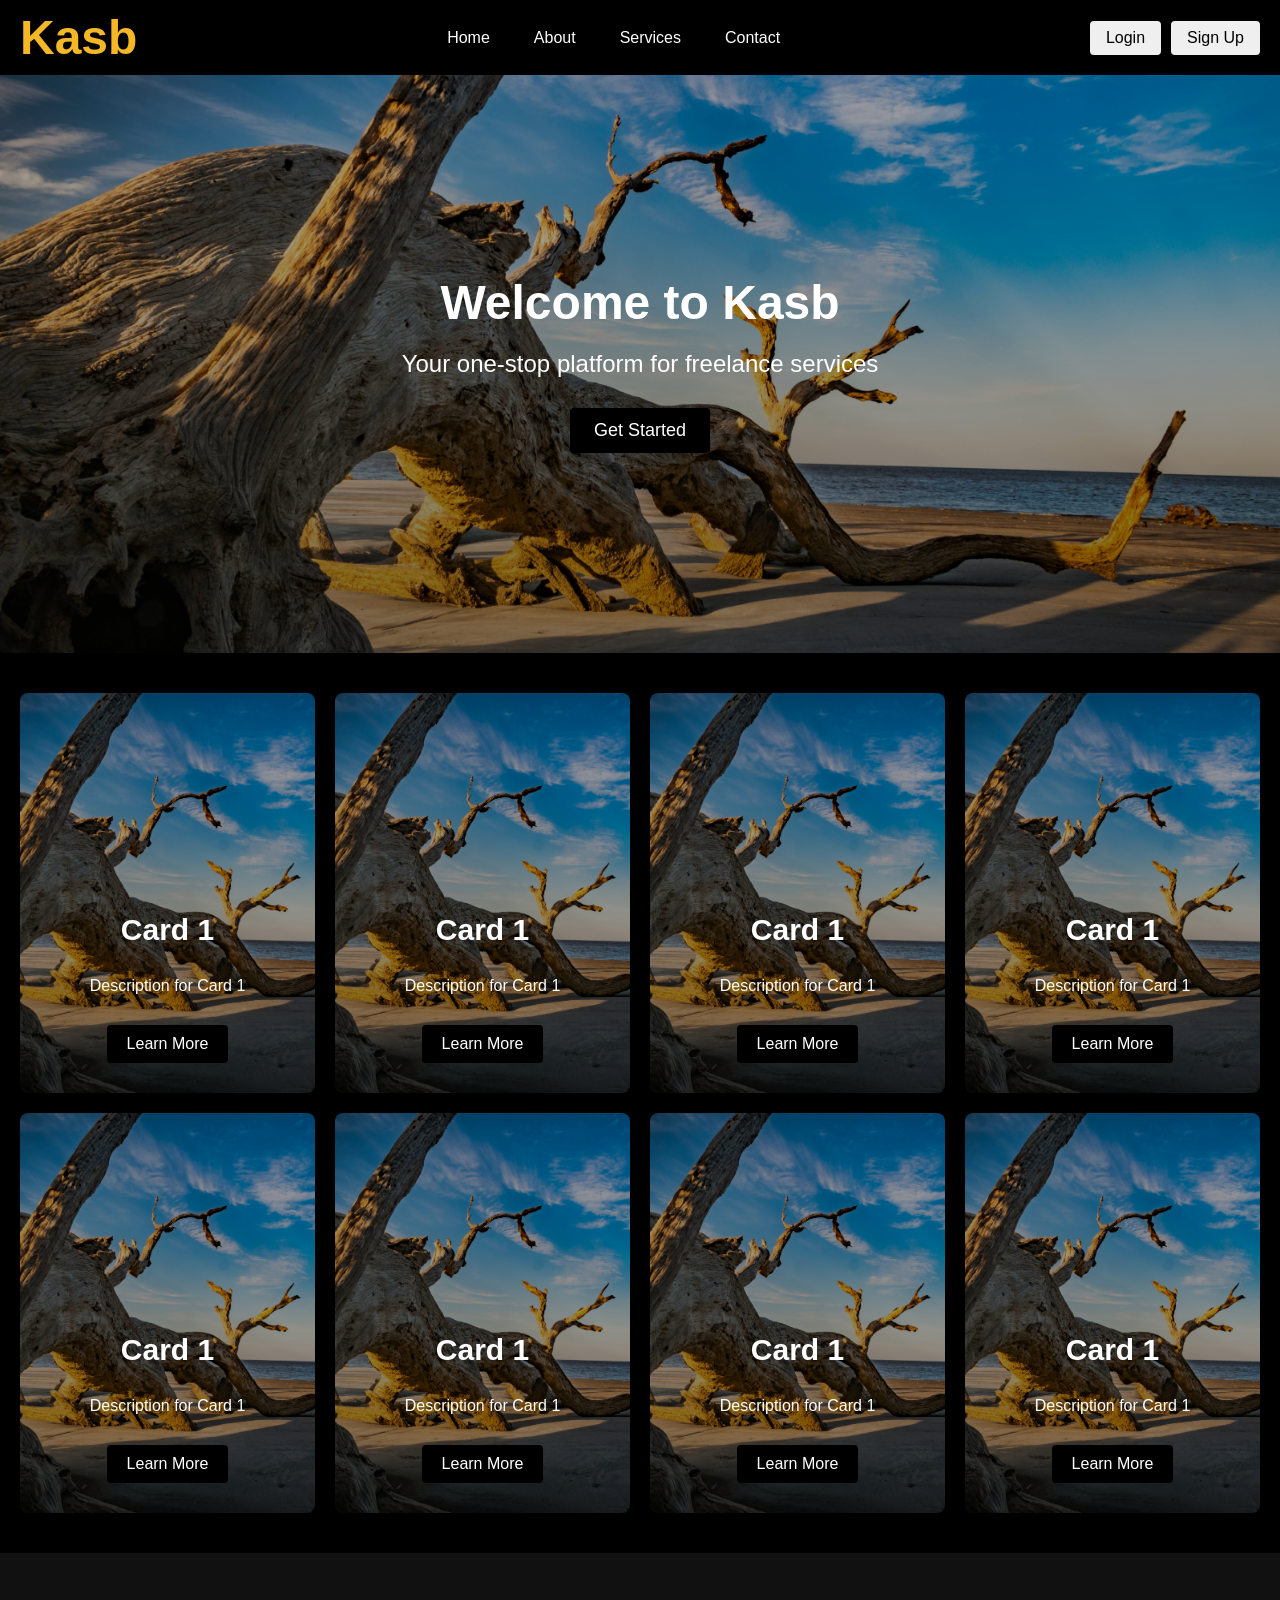
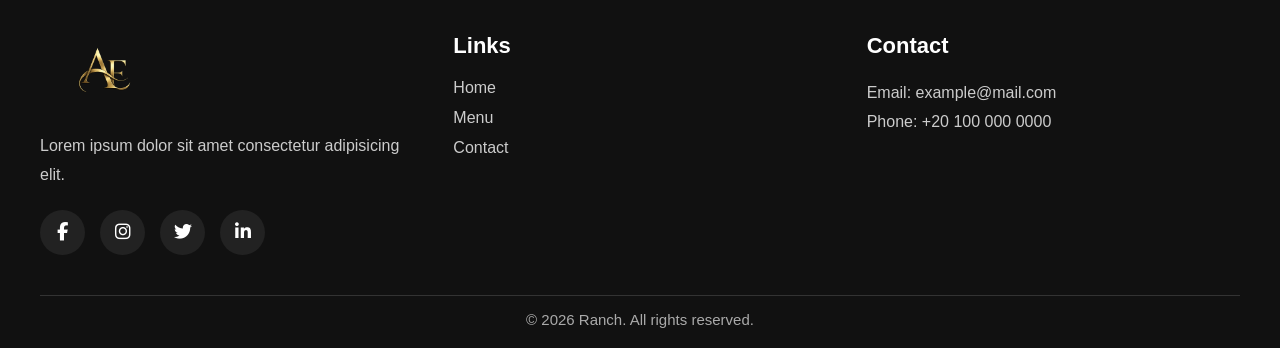
==== looding.html @ db3b3037 "dssds" ====
<!doctype html>
<html lang="en">
  <head>
    <meta charset="UTF-8" />
    <meta name="viewport" content="width=device-width, initial-scale=1.0" />
    <title>Document</title>
    <link rel="stylesheet" href="css/style.css" />
    <meta
      name="description"
      content="Kasb is a platform that connects freelancers with clients. We provide a wide range of services, including web development, graphic design, writing, and more. Our mission is to help freelancers find work and clients find talented professionals."
    />
    <meta
      name="keywords"
      content="freelance, platform, web development, graphic design, writing, clients, professionals"
    />
    <link
      rel="stylesheet"
      href="https://cdnjs.cloudflare.com/ajax/libs/font-awesome/6.5.0/css/all.min.css"
    />
    <meta name="author" content="Kasb Team" />
    <script>
      // let xx = 2;
      // x = 5;
      // x = x + x;
      // alert(x);
    </script>
    <!-- <meta http-equiv="refresh" content="5" /> -->
  </head>
  <body>
    <header class="nav-bar">
           <div class="nav-reponsive-menu">
        <div class="remove-icon">
        <i class="fa-solid fa-xmark" style="color: white;"></i>
        </div>
        <ul class="nav-reponsive-list">
          <li class="nav-reponsive-item">
            <a href="#home">Home</a>
          </li>
          <li class="nav-reponsive-item">
            <a href="#about">About</a>
          </li>
          <li class="nav-reponsive-item">
            <a href="#services">Services</a>
          </li>
          <li class="nav-reponsive-item">
            <a href="#contact">Contact</a>
          </li>
        </ul>
        <div class="nav-btns-responsive">
          <button class="nav-btn-responsive">Login</button>
          <button class="nav-btn-responsive">Sign Up</button>
        </div>
        <div class="social-responsive">
          <a href="#"><i class="fab fa-facebook-f"></i></a>
          <a href="#"><i class="fab fa-instagram"></i></a>
          <a href="#"><i class="fab fa-twitter"></i></a>
          <a href="#"><i class="fab fa-linkedin-in"></i></a>
        </div>
      </div>
      <div class="nav-container">
        <div class="nav-logo">
          <h1>kasb</h1>
        </div>
        <nav class="nav-links">
          <ul class="nav-list">
            <li class="nav-item">
              <a href="#home">Home</a>
            </li>
            <li class="nav-item">
              <a href="#about">About</a>
            </li>
            <li class="nav-item">
              <a href="#services">Services</a>
            </li>
            <li class="nav-item">
              <a href="#contact">Contact</a>
            </li>
          </ul>
        </nav>
        <div class="nav-btns">
          <button class="nav-btn">Login</button>
          <button class="nav-btn">Sign Up</button>
        </div>
        <div class="menu-icon">
          <i class="fas fa-bars"></i>
        </div>
      </div>
 
    </header>
    <header class="hero">
      <div class="hero-content">
        <h1>Welcome to Kasb</h1>
        <p>Your one-stop platform for freelance services</p>
        <button class="hero-btn">Get Started</button>
      </div>
    </header>
    <header class="cards" id="about">
      <div class="card">
        <h1 class="card-text">Card 1</h1>
        <p class="card-prag">Description for Card 1</p>
        <button class="card-btn">Learn More</button>
      </div>
      <div class="card">
        <h1 class="card-text">Card 1</h1>
        <p class="card-prag">Description for Card 1</p>
        <button class="card-btn">Learn More</button>
      </div>
      <div class="card">
        <h1 class="card-text">Card 1</h1>
        <p class="card-prag">Description for Card 1</p>
        <button class="card-btn">Learn More</button>
      </div>
      <div class="card">
        <h1 class="card-text">Card 1</h1>
        <p class="card-prag">Description for Card 1</p>
        <button class="card-btn">Learn More</button>
      </div>
      <div class="card">
        <h1 class="card-text">Card 1</h1>
        <p class="card-prag">Description for Card 1</p>
        <button class="card-btn">Learn More</button>
      </div>
      <div class="card">
        <h1 class="card-text">Card 1</h1>
        <p class="card-prag">Description for Card 1</p>
        <button class="card-btn">Learn More</button>
      </div>
      <div class="card">
        <h1 class="card-text">Card 1</h1>
        <p class="card-prag">Description for Card 1</p>
        <button class="card-btn">Learn More</button>
      </div>
      <div class="card">
        <h1 class="card-text">Card 1</h1>
        <p class="card-prag">Description for Card 1</p>
        <button class="card-btn">Learn More</button>
      </div>
    </header>
    <footer class="footer" id="contact">
      <div class="footer-container">
        <!-- column 1 -->
        <div class="footer-col">
          <img src="src/imgs/logo-ae.png" alt="logo" class="footer-logo" />
          <p>Lorem ipsum dolor sit amet consectetur adipisicing elit.</p>

          <!-- social -->
          <div class="social">
            <a href="#"><i class="fab fa-facebook-f"></i></a>
            <a href="#"><i class="fab fa-instagram"></i></a>
            <a href="#"><i class="fab fa-twitter"></i></a>
            <a href="#"><i class="fab fa-linkedin-in"></i></a>
          </div>
        </div>

        <!-- column 2 -->
        <div class="footer-col">
          <h3>Links</h3>
          <ul>
            <li><a href="#">Home</a></li>
            <li><a href="#">Menu</a></li>
            <li><a href="#">Contact</a></li>
          </ul>
        </div>

        <!-- column 3 -->
        <div class="footer-col">
          <h3>Contact</h3>
          <p>Email: example@mail.com</p>
          <p>Phone: +20 100 000 0000</p>
        </div>
      </div>

      <!-- copyright -->
      <div class="footer-bottom">
        <p>© 2026 Ranch. All rights reserved.</p>
      </div>
    </footer>
    <script src="js/script.js"></script>
  </body>
</html>
---- css/style.css ----
* {
  margin: 0;
  padding: 0;
  box-sizing: border-box;
  /* font-family: 'Segoe UI', Tahoma, Geneva, Verdana, sans-serif; */
}
html {
  scroll-behavior: smooth;
}
:root {
  --primary-color: #007bff;
  --secondary-color: #6c757d;
  --background-color: #000000;
  --text-color: #333;
  --background-hover: #f4b826;
}
body {
  background-color: #f0f0f0;
  font-family: verdana, sans-serif;
}
.nav-bar {
  width: 100%;
  background-color: var(--background-color);
}
.nav-container {
  max-width: 1500px;
  margin: 0 auto;
  display: flex;
  justify-content: space-between;
  align-items: center;
  padding: 10px 20px;
}
.nav-logo {
  color: var(--background-hover);
  font-size: 24px;
  font-weight: bold;
  animation: fadeIn 3s ease-in-out infinite alternate;
  text-transform: capitalize;
}
@keyframes fadeIn {
  from {
    opacity: 0.3;
  }
  to {
    opacity: 1;
  }
}
.nav-list {
  display: flex;
  gap: 20px;
}
.nav-item {
  list-style: none;
  display: flex;
}
.nav-item a {
  color: #fff;
  text-decoration: none;
  font-size: 16px;
  padding: 8px 12px;
  transition: background-color 0.3s ease;
}
.nav-item a:hover {
  color: #000000;
  background-color: var(--background-hover);
  border-radius: 4px;
}
.nav-item a.active {
  background-color: #007bff;
  border-radius: 4px;
}
.nav-item a.active:hover {
  background-color: #0056b3;
}
.nav-btns {
  display: flex;
  gap: 10px;
}
.nav-btns button {
  padding: 8px 16px;
  font-size: 16px;
  border: none;
  border-radius: 4px;
  cursor: pointer;
  transition: background-color 0.3s ease;
}
.nav-btns button:hover {
  background-color: var(--background-hover);
  color: #fff;
}
.menu-icon {
  display: none;
  font-size: 24px;
  color: #fff;
  cursor: pointer;
}
.nav-reponsive-menu {
  display: none;
}
.remove-icon {
  display: none;
  font-size: 34px;
  color: #fff;
  cursor: pointer;
  position: absolute;
  top: 20px;
  right: 20px;
}
@media (max-width: 768px) {
  .nav-container {
    flex-direction: row;
    align-items: center;
  }

  .nav-list {
    flex-direction: column;
    gap: 10px;
    margin-top: 10px;
    align-items: center;
  }
  .nav-btns {
    margin-top: 10px;
  }
  .nav-links {
    display: none;
  }
  .nav-btns {
    display: none;
  }
  .menu-icon {
    display: block;
  }
  .nav-reponsive-menu {
    height: 100vh;
    width: 100%;
    display: flex;
    flex-direction: column;
    justify-content: space-evenly;
    align-items: center;
  }
  .remove-icon {
    display: block;
  }
}
.hero {
  width: 100%;
  height: 100%;
  background:
    linear-gradient(rgba(0, 0, 0, 0.32), rgba(0, 0, 0, 0.5)),
    url("../src/imgs/pexels-amit-shubinsky-136437077-30844789.jpg") no-repeat
      center center/cover;
  color: #fff;
  padding: 200px 20px;
}
.hero-content {
  display: grid;
  justify-items: center;
  align-items: center;
}
.hero h1 {
  font-size: 48px;
  margin-bottom: 20px;
}
.hero p {
  font-size: 24px;
  margin-bottom: 30px;
}
.hero-btn {
  padding: 12px 24px;
  font-size: 18px;
  background-color: var(--background-color);
  color: #fff;
  border: none;
  border-radius: 4px;
  cursor: pointer;
  transition: background-color 0.3s ease;
}
.hero-btn:hover {
  background-color: var(--background-hover);
}
@media (max-width: 768px) {
  .hero {
    padding: 100px 20px;
    text-align: center;
  }
  .hero h1 {
    font-size: 28px;
  }
  .hero p {
    font-size: 12px;
  }
  .hero-btn {
    font-size: 16px;
    padding: 10px 20px;
  }
}
.cards {
  background-color: var(--background-color);
  width: 100%;
  display: flex;
  justify-content: space-around;
  align-items: center;
  flex-wrap: wrap;
  gap: 20px;
  padding: 40px 20px;
}
.card {
  display: flex;
  justify-content: flex-end;
  align-items: center;
  flex-direction: column;
  background:
    linear-gradient(rgba(0, 0, 0, 0.32), rgba(0, 0, 0, 0.5)),
    url("../src/imgs/pexels-amit-shubinsky-136437077-30844789.jpg") no-repeat
      center center/cover;
  width: 20%;
  flex: 1 1 250px;
  max-width: 300px;
  height: 400px;
  /* background-color: #ffffff; */
  font-size: 44px;
  border-radius: 8px;
}
.card-text {
  color: #fff;
  font-size: 30px;
  margin-bottom: 30px;
}
.card-prag {
  color: #fff;
  font-size: 16px;
  margin-bottom: 30px;
}
.card-btn {
  padding: 10px 20px;
  font-size: 16px;
  background-color: var(--background-color);
  color: #fff;
  border: none;
  border-radius: 4px;
  cursor: pointer;
  margin-bottom: 30px;
  transition: background-color 0.3s ease;
}
.card-btn:hover {
  background-color: var(--background-hover);
}
.footer {
  background: #111;
  color: #fff;
  padding: 80px 40px 20px;
}

.footer-container {
  max-width: 1200px;
  margin: auto;
  display: flex;
  justify-content: space-between;
  flex-wrap: wrap;
  gap: 40px;
}

.footer-col {
  flex: 1;
  min-width: 250px;
}

.footer-logo {
  width: 120px;
  margin-bottom: 15px;
}

.footer-col h3 {
  font-size: 22px;
  margin-bottom: 20px;
}

.footer-col p {
  font-size: 16px;
  line-height: 1.8;
  color: #ccc;
}

.footer-col ul {
  list-style: none;
}

.footer-col ul li {
  margin-bottom: 12px;
}

.footer-col a {
  color: #ccc;
  text-decoration: none;
  transition: 0.3s;
}

.footer-col a:hover {
  color: #fff;
  padding-left: 5px;
}

/* social */
.social {
  margin-top: 20px;
  display: flex;
  gap: 15px;
}

.social a {
  width: 45px;
  height: 45px;
  background: #222;
  color: #fff;
  display: flex;
  align-items: center;
  justify-content: center;
  border-radius: 50%;
  text-decoration: none;
  transition: 0.3s;
  font-size: 18px;
}

.social a:hover {
  background: #f4b826;
  color: #111;
  transform: translateY(-5px);
}

.footer-bottom {
  text-align: center;
  margin-top: 40px;
  border-top: 1px solid #333;
  padding-top: 15px;
  font-size: 15px;
  color: #aaa;
}
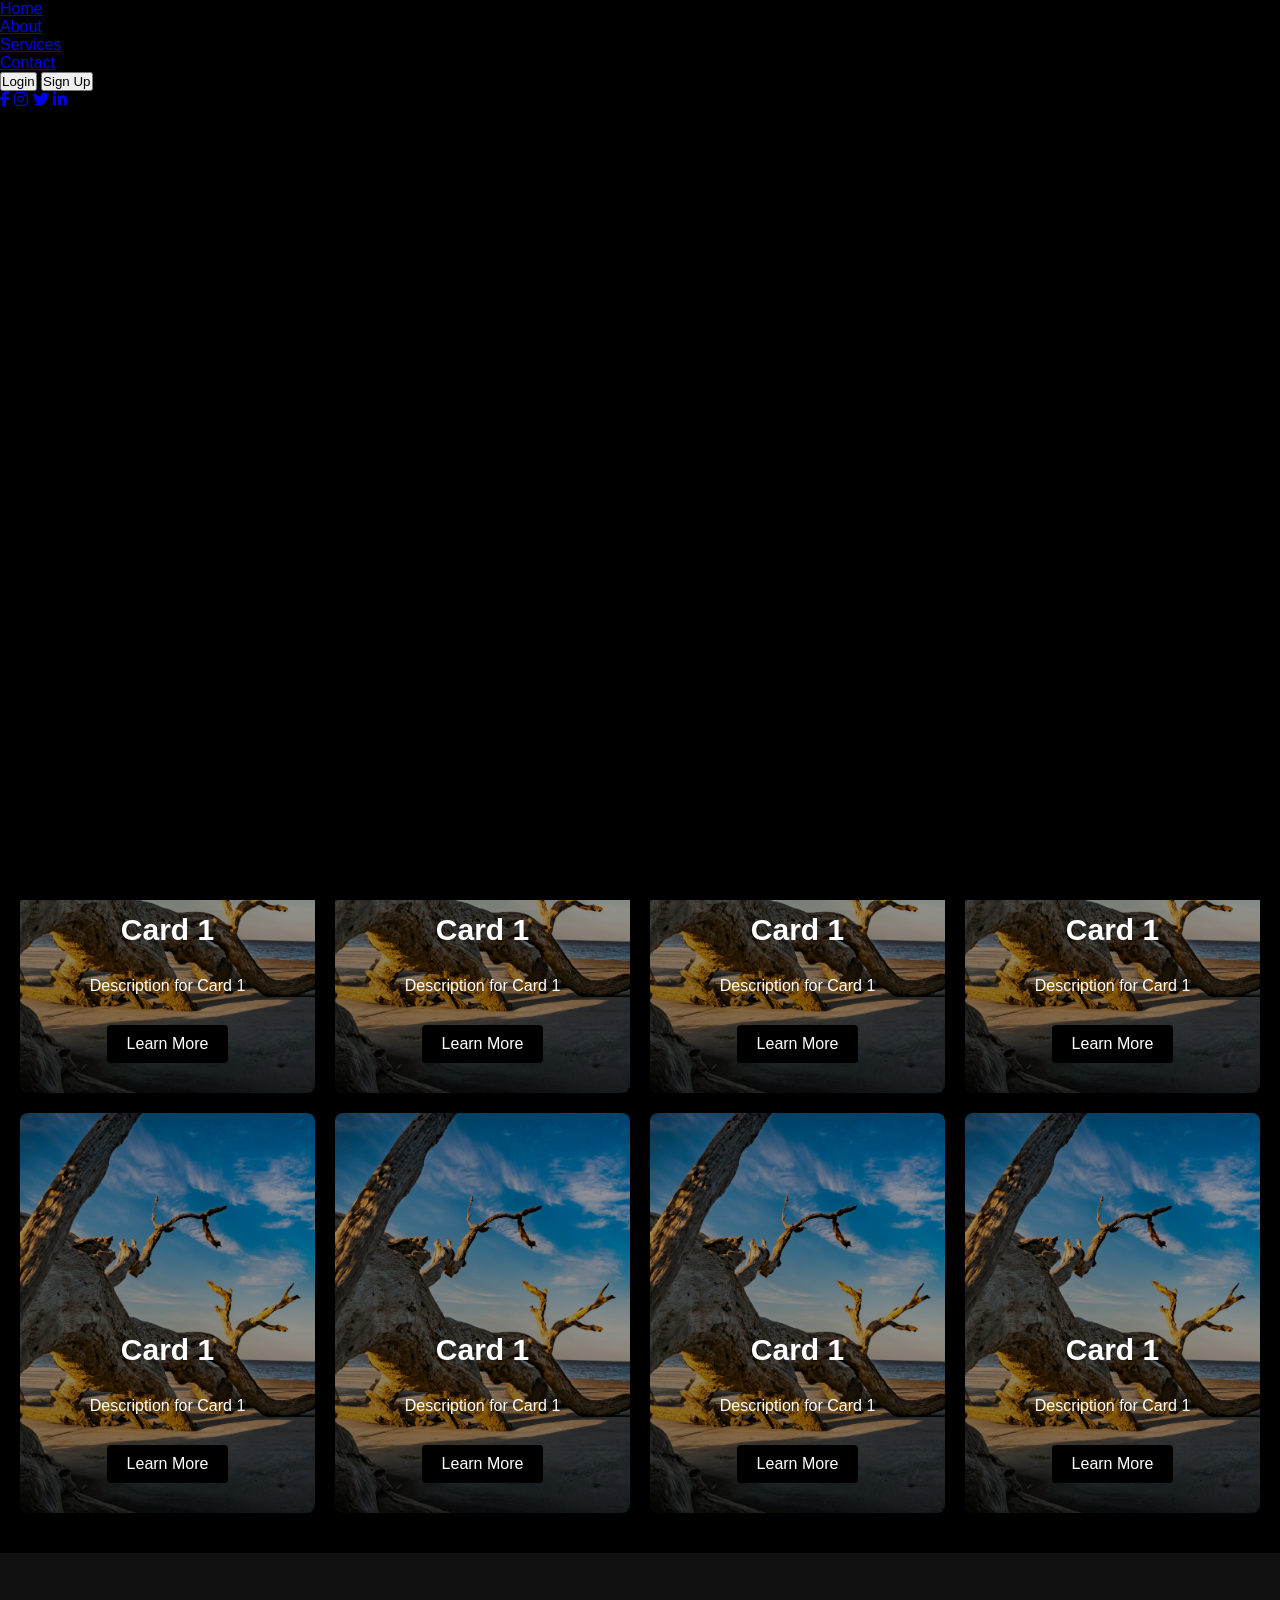
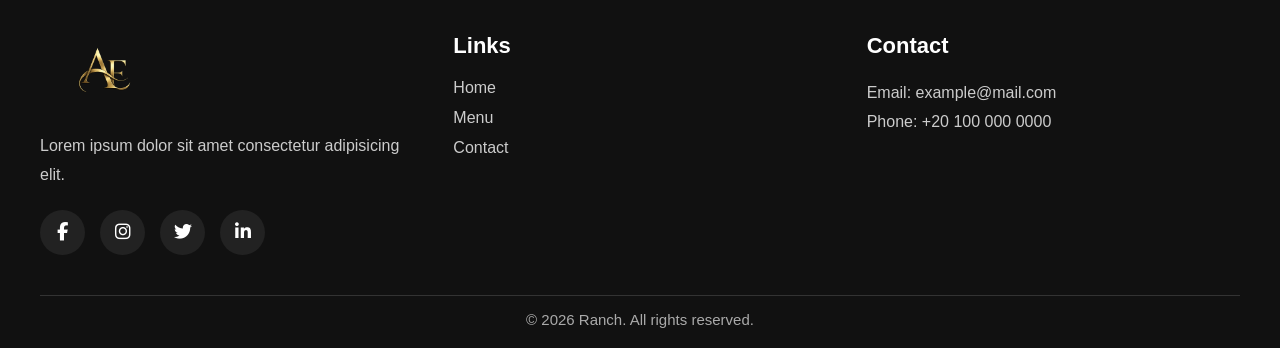
==== commit 3cbdb8a2: "errtrtr" ====
--- a/looding.html
+++ b/looding.html
@@ -28,9 +28,9 @@
   </head>
   <body>
     <header class="nav-bar">
-           <div class="nav-reponsive-menu">
-        <div class="remove-icon">
-        <i class="fa-solid fa-xmark" style="color: white;"></i>
+      <div class="nav-reponsive-menu active" id="nav-responsive-menu">
+        <div class="remove-icon" id="remove-menu">
+          <i class="fa-solid fa-xmark" style="color: white"></i>
         </div>
         <ul class="nav-reponsive-list">
           <li class="nav-reponsive-item">
@@ -81,11 +81,10 @@
           <button class="nav-btn">Login</button>
           <button class="nav-btn">Sign Up</button>
         </div>
-        <div class="menu-icon">
+        <div class="menu-icon active" id="menu-icon" onclick="TogggleMenu()">
           <i class="fas fa-bars"></i>
         </div>
       </div>
- 
     </header>
     <header class="hero">
       <div class="hero-content">
--- a/css/style.css
+++ b/css/style.css
@@ -18,6 +18,10 @@
   background-color: #f0f0f0;
   font-family: verdana, sans-serif;
 }
+body.noscroll {
+  overflow: hidden;
+  overflow-y: hidden;
+}
 .nav-bar {
   width: 100%;
   background-color: var(--background-color);
@@ -29,6 +33,9 @@
   justify-content: space-between;
   align-items: center;
   padding: 10px 20px;
+  position: sticky;
+  top: 20px;
+  z-index: 100;
 }
 .nav-logo {
   color: var(--background-hover);
@@ -94,9 +101,6 @@
   color: #fff;
   cursor: pointer;
 }
-.nav-reponsive-menu {
-  display: none;
-}
 .remove-icon {
   display: none;
   font-size: 34px;
@@ -106,11 +110,26 @@
   top: 20px;
   right: 20px;
 }
+.nav-reponsive-menu {
+  height: 100vh;
+  width: 100%;
+  position: fixed;
+  top: 0;
+  left: 0;
+  background-color: var(--background-color);
+  z-index: 1000;
+  overflow: hidden;
+  transform: translateX(-100%);
+  transition: transform 0.3s ease-in-out;
+}
+.nav-reponsive-menu.active {
+  transform: translateX(0);
+}
 @media (max-width: 768px) {
-  .nav-container {
+  /* .nav-container {
     flex-direction: row;
     align-items: center;
-  }
+  } */
 
   .nav-list {
     flex-direction: column;
@@ -130,14 +149,7 @@
   .menu-icon {
     display: block;
   }
-  .nav-reponsive-menu {
-    height: 100vh;
-    width: 100%;
-    display: flex;
-    flex-direction: column;
-    justify-content: space-evenly;
-    align-items: center;
-  }
+
   .remove-icon {
     display: block;
   }
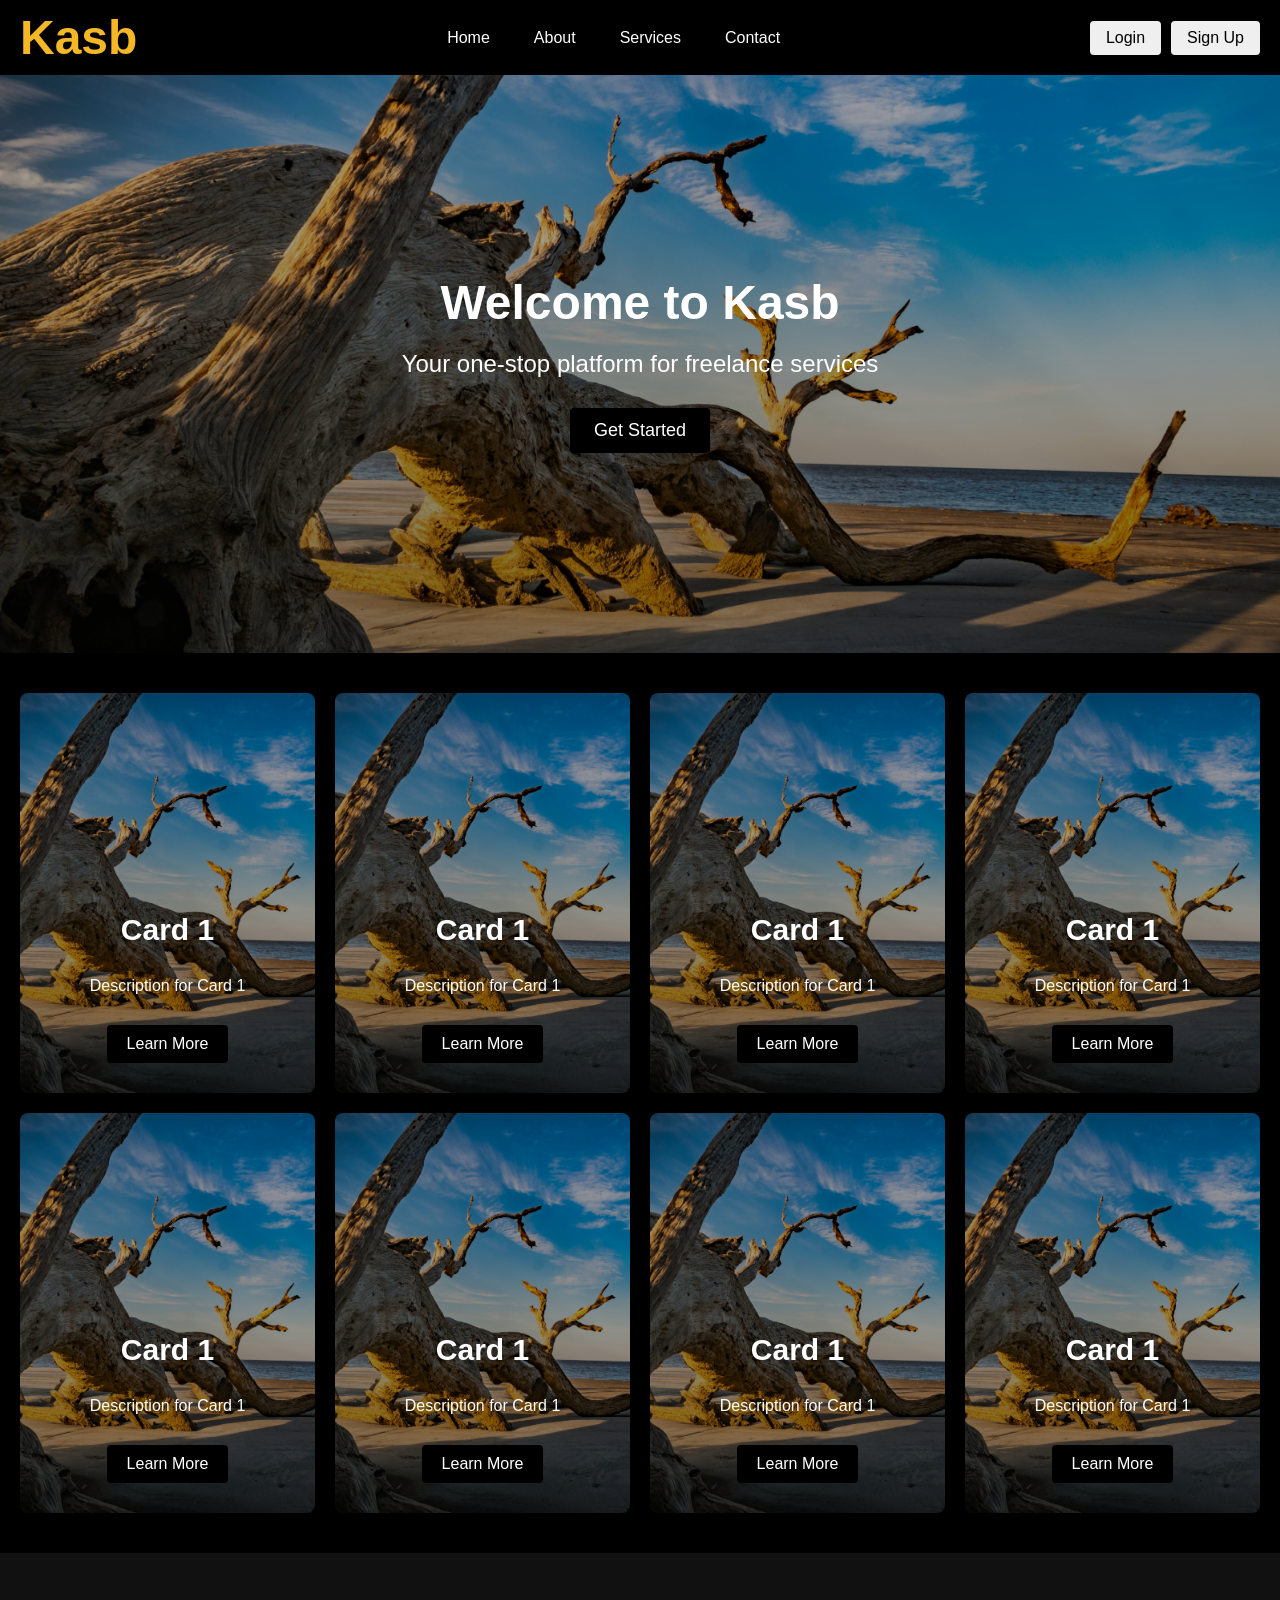
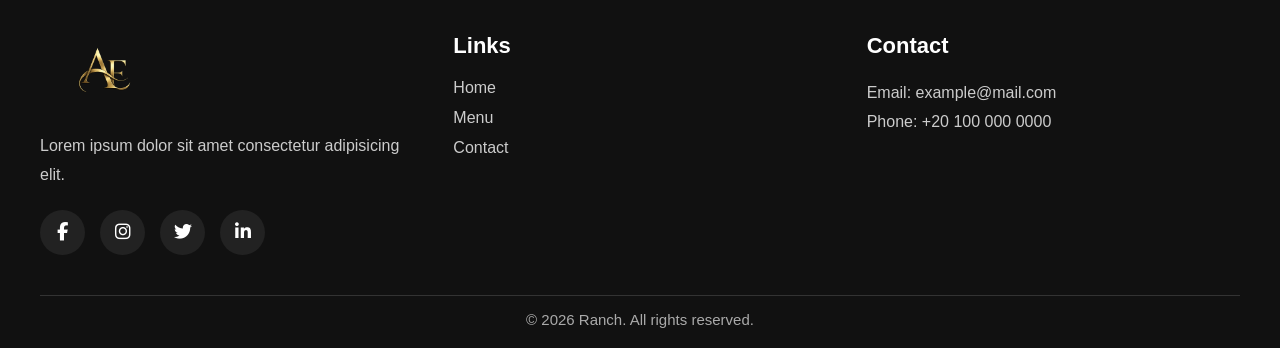
==== commit 22507211: "jfgjk" ====
--- a/looding.html
+++ b/looding.html
@@ -81,7 +81,7 @@
           <button class="nav-btn">Login</button>
           <button class="nav-btn">Sign Up</button>
         </div>
-        <div class="menu-icon active" id="menu-icon" onclick="TogggleMenu()">
+        <div class="menu-icon active" id="menu-icon" onclick="ToggleMenu()">
           <i class="fas fa-bars"></i>
         </div>
       </div>
--- a/css/style.css
+++ b/css/style.css
@@ -123,7 +123,7 @@
   transition: transform 0.3s ease-in-out;
 }
 .nav-reponsive-menu.active {
-  transform: translateX(0);
+  transform: translateY(0);
 }
 @media (max-width: 768px) {
   /* .nav-container {
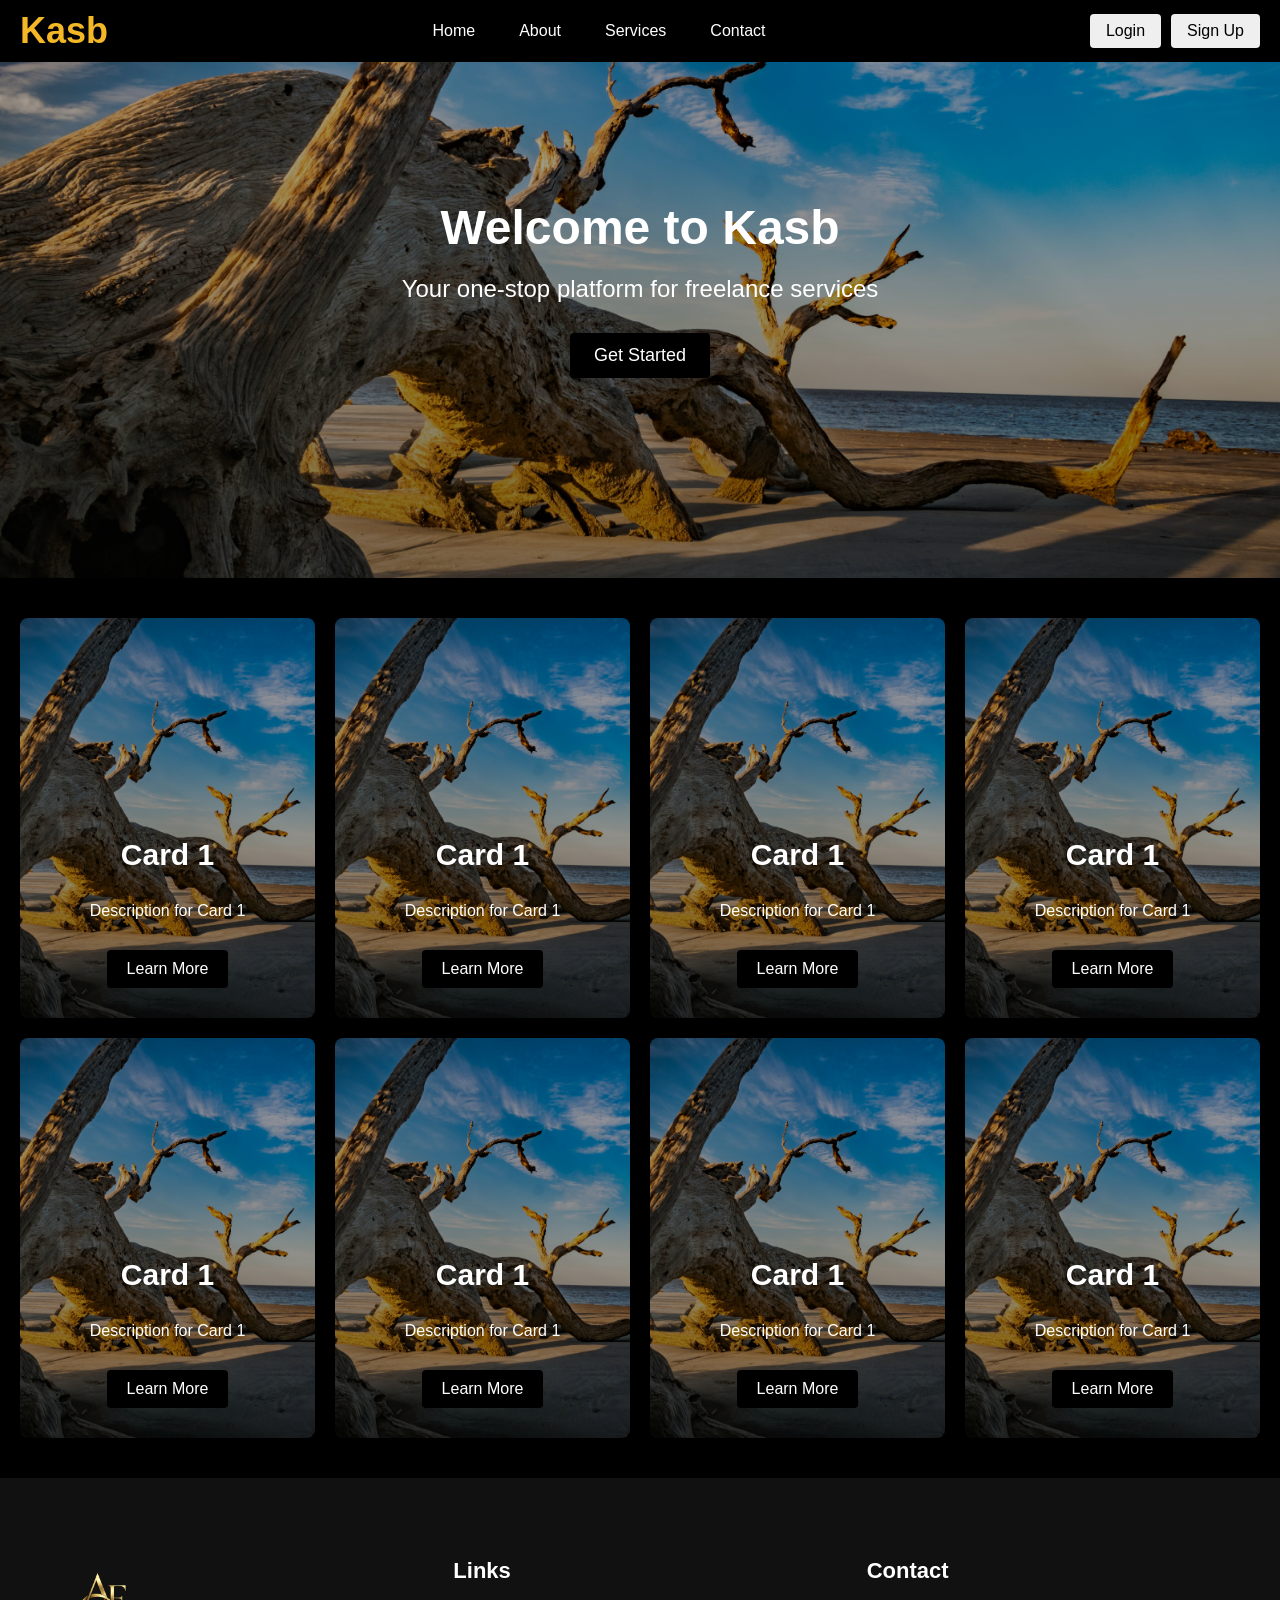
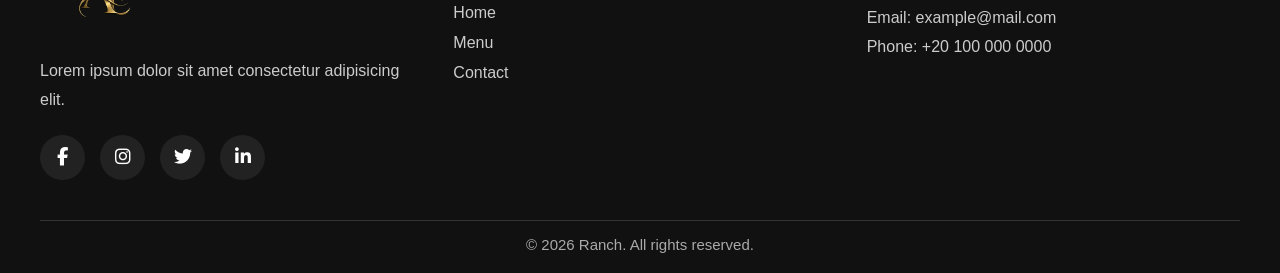
==== commit cd30d829: "frftd" ====
--- a/looding.html
+++ b/looding.html
@@ -59,7 +59,7 @@
       </div>
       <div class="nav-container">
         <div class="nav-logo">
-          <h1>kasb</h1>
+          <a class="nav-logo-link" href="#">Kasb</a>
         </div>
         <nav class="nav-links">
           <ul class="nav-list">
--- a/css/style.css
+++ b/css/style.css
@@ -13,6 +13,7 @@
   --background-color: #000000;
   --text-color: #333;
   --background-hover: #f4b826;
+  --background-hover-hover: #b98605;
 }
 body {
   background-color: #f0f0f0;
@@ -25,6 +26,9 @@
 .nav-bar {
   width: 100%;
   background-color: var(--background-color);
+  position: fixed;
+  top: 0;
+  z-index: 100;
 }
 .nav-container {
   max-width: 1500px;
@@ -37,12 +41,13 @@
   top: 20px;
   z-index: 100;
 }
-.nav-logo {
+.nav-logo-link{
   color: var(--background-hover);
-  font-size: 24px;
+  font-size: 36px;
   font-weight: bold;
   animation: fadeIn 3s ease-in-out infinite alternate;
   text-transform: capitalize;
+  text-decoration: none;
 }
 @keyframes fadeIn {
   from {
@@ -110,20 +115,102 @@
   top: 20px;
   right: 20px;
 }
+/* الخلفية الأساسية للمنيو */
 .nav-reponsive-menu {
-  height: 100vh;
-  width: 100%;
   position: fixed;
   top: 0;
-  left: 0;
-  background-color: var(--background-color);
-  z-index: 1000;
-  overflow: hidden;
-  transform: translateX(-100%);
-  transition: transform 0.3s ease-in-out;
-}
+  right: -100%; /* مخفية برا */
+  width: 100%;
+  height: 100vh;
+  background-color: #111;
+  padding: 20px;
+  display: flex;
+  flex-direction: column;
+  justify-content: space-between;
+  transition: 0.4s ease;
+  z-index: 999;
+}
+
+/* لما تفتح */
 .nav-reponsive-menu.active {
-  transform: translateY(0);
+  right: 0;
+}
+
+/* زرار الإغلاق */
+.remove-icon {
+  text-align: right;
+  font-size: 24px;
+  cursor: pointer;
+  margin-bottom: 20px;
+}
+
+.remove-icon i {
+  transition: 0.3s;
+}
+
+.remove-icon i:hover {
+  color: red;
+  transform: rotate(90deg);
+}
+/* القائمة */
+.nav-reponsive-list {
+  list-style: none;
+}
+
+.nav-reponsive-item {
+  margin: 15px 0;
+}
+
+.nav-reponsive-item a {
+  text-decoration: none;
+  color: white;
+  font-size: 18px;
+  transition: 0.3s;
+}
+
+.nav-reponsive-item a:hover {
+ color:var(--background-hover);
+  padding-left: 5px;
+}
+
+/* الأزرار */
+.nav-btns-responsive {
+  display: flex;
+  flex-direction: column;
+  gap: 10px;
+  margin-top: 20px;
+}
+
+.nav-btn-responsive {
+  padding: 10px;
+  border: none;
+  background-color:var(--background-hover);
+  color: white;
+  cursor: pointer;
+  border-radius: 6px;
+  transition: 0.3s;
+}
+
+.nav-btn-responsive:hover {
+  background-color:var(--background-hover-hover);
+}
+
+/* السوشيال */
+.social-responsive {
+  display: flex;
+  justify-content: space-around;
+  margin-top: 20px;
+}
+
+.social-responsive a {
+  color: white;
+  font-size: 18px;
+  transition: 0.3s;
+}
+
+.social-responsive a:hover {
+  color:var(--background-hover);
+  transform: scale(1.2);
 }
 @media (max-width: 768px) {
   /* .nav-container {
